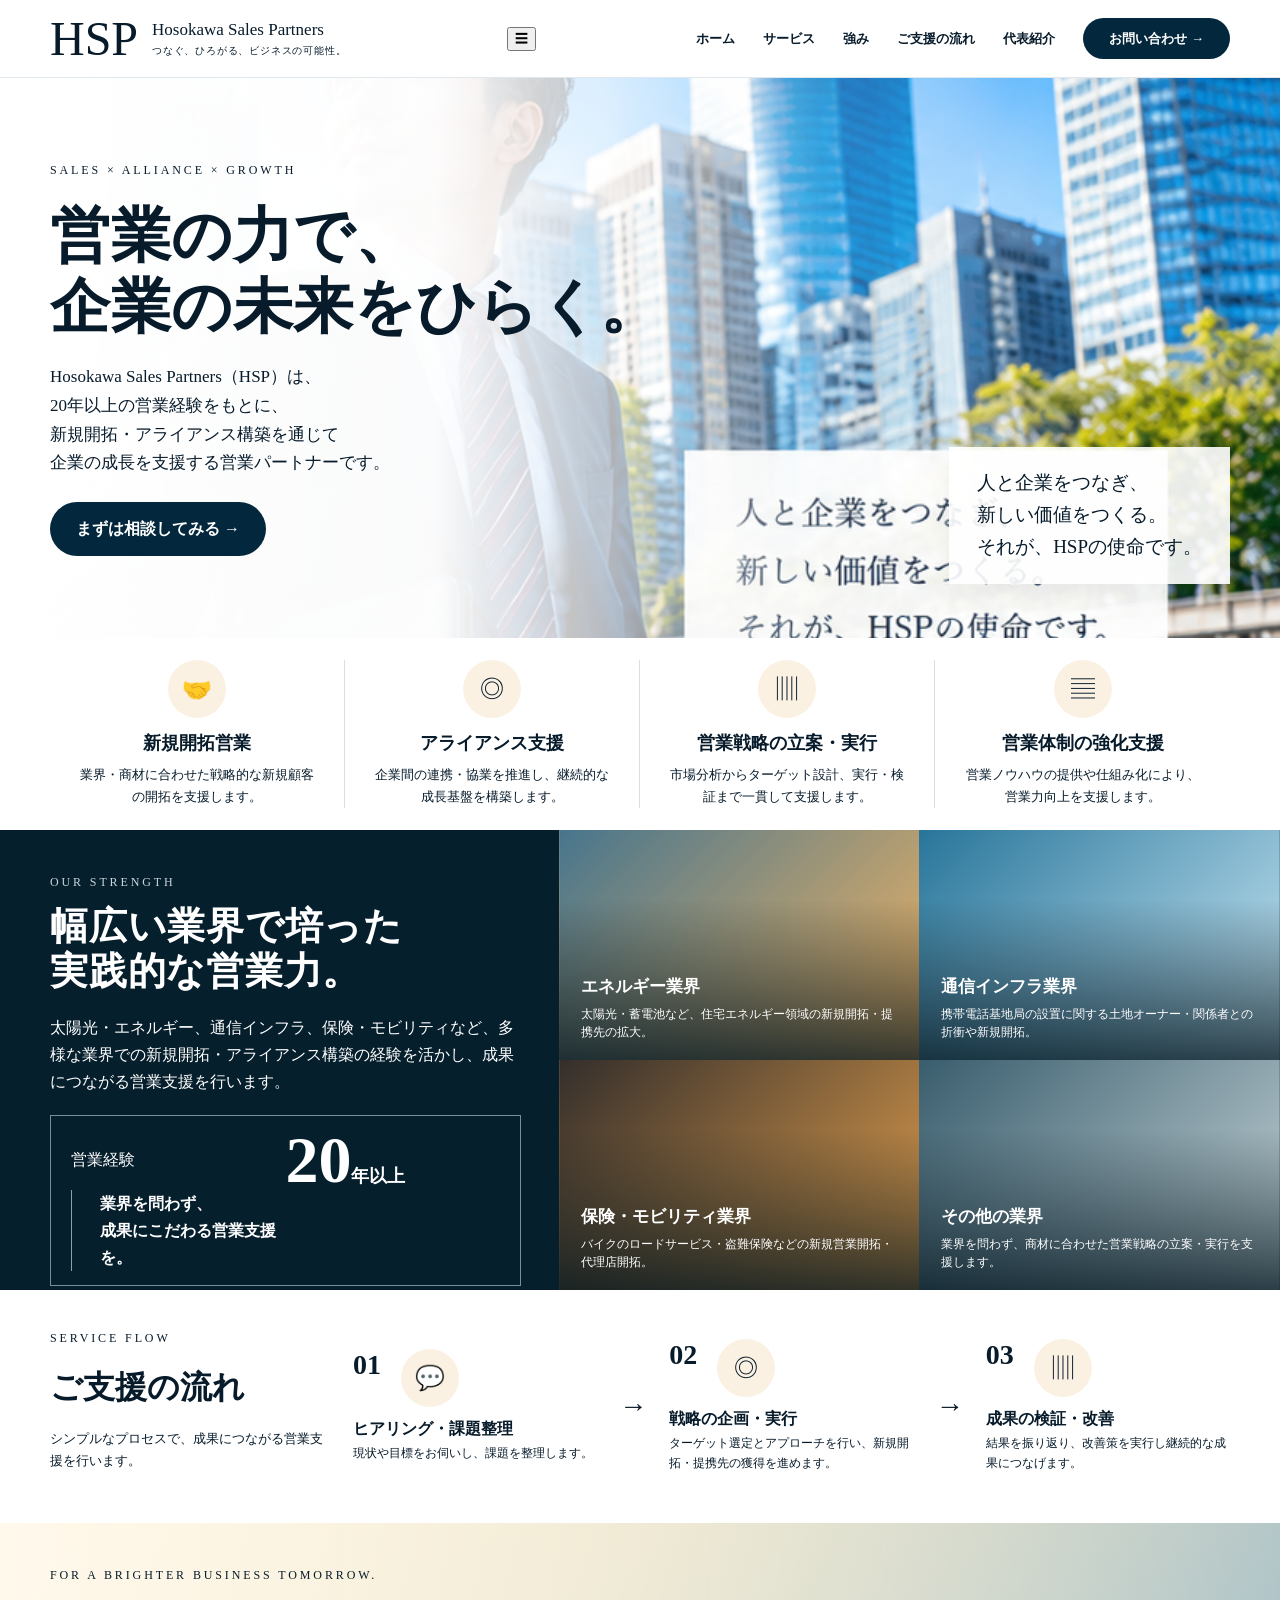
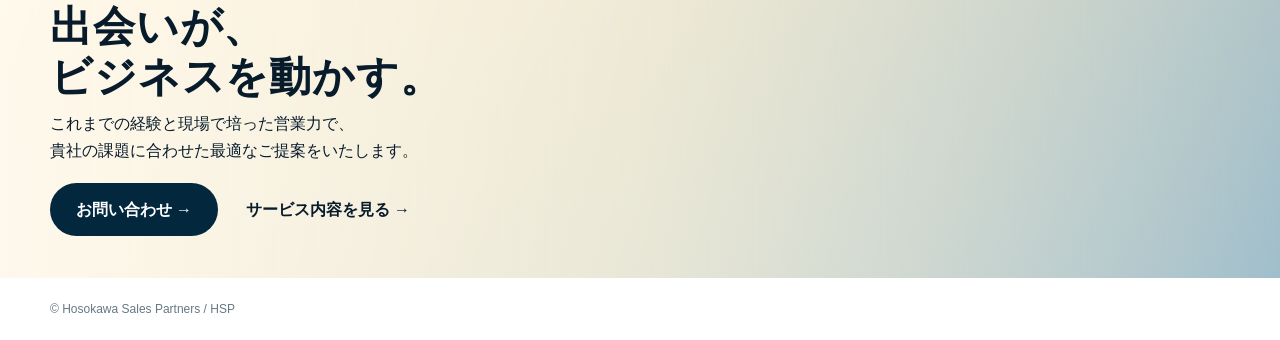
==== index.html @ 040f934d "Update index.html" ====
<!doctype html>
<html lang="ja">
<head>
<meta charset="utf-8"><meta name="viewport" content="width=device-width,initial-scale=1">
<title>HSP｜Hosokawa Sales Partners</title>
<meta name="description" content="新規開拓・アライアンス構築・営業戦略を支援するHosokawa Sales Partners（HSP）。">
<link rel="stylesheet" href="style-final.css">
</head>
<body>
<header class="header"><div class="wrap nav">
<a class="brand-link" href="#top"><strong class="hsp">HSP</strong><span class="brand-copy">Hosokawa Sales Partners<small>つなぐ、ひろがる、ビジネスの可能性。</small></span></a>
<button class="menu-toggle" type="button" aria-label="メニュー">☰</button><nav class="nav-links"><a href="#top">ホーム</a><a href="#service">サービス</a><a href="#strength">強み</a><a href="#flow">ご支援の流れ</a><a href="profile.html">代表紹介</a><a class="nav-btn" href="#contact">お問い合わせ →</a></nav><script>
document.querySelector('.menu-toggle').addEventListener('click', function () {
  document.querySelector('.nav-links').classList.toggle('open');
});
</script>
</div></header>
<main id="top">
<section class="hero"><div class="wrap hero-inner"><div class="hero-copy">
<p class="eyebrow">SALES × ALLIANCE × GROWTH</p><h1>
<h1>
  営業の力で、<br>
  企業の未来をひらく。
</h1>
<p class="lead">Hosokawa Sales Partners（HSP）は、<br>20年以上の営業経験をもとに、<br>新規開拓・アライアンス構築を通じて<br>企業の成長を支援する営業パートナーです。</p>
<a class="primary" href="#contact">まずは相談してみる →</a></div>
<div class="mission">人と企業をつなぎ、<br>新しい価値をつくる。<br>それが、HSPの使命です。</div></div></section>

<section id="service" class="service-strip"><div class="wrap service-grid">
<article><span>🤝</span><h3>新規開拓営業</h3><p>業界・商材に合わせた戦略的な新規顧客の開拓を支援します。</p></article>
<article><span>◎</span><h3>アライアンス支援</h3><p>企業間の連携・協業を推進し、継続的な成長基盤を構築します。</p></article>
<article><span>▥</span><h3>営業戦略の立案・実行</h3><p>市場分析からターゲット設計、実行・検証まで一貫して支援します。</p></article>
<article><span>▤</span><h3>営業体制の強化支援</h3><p>営業ノウハウの提供や仕組み化により、営業力向上を支援します。</p></article>
</div></section>

<section id="strength" class="strength"><div class="strength-intro"><p class="eyebrow light">OUR STRENGTH</p><h2>幅広い業界で培った<br>実践的な営業力。</h2><p>太陽光・エネルギー、通信インフラ、保険・モビリティなど、多様な業界での新規開拓・アライアンス構築の経験を活かし、成果につながる営業支援を行います。</p><div class="experience"><span>営業経験</span><strong>20<small>年以上</small></strong><b>業界を問わず、<br>成果にこだわる営業支援を。</b></div></div>
<div class="industry solar"><div><h3>エネルギー業界</h3><p>太陽光・蓄電池など、住宅エネルギー領域の新規開拓・提携先の拡大。</p></div></div>
<div class="industry telecom"><div><h3>通信インフラ業界</h3><p>携帯電話基地局の設置に関する土地オーナー・関係者との折衝や新規開拓。</p></div></div>
<div class="industry bike"><div><h3>保険・モビリティ業界</h3><p>バイクのロードサービス・盗難保険などの新規営業開拓・代理店開拓。</p></div></div>
<div class="industry alliance"><div><h3>その他の業界</h3><p>業界を問わず、商材に合わせた営業戦略の立案・実行を支援します。</p></div></div>
</section>

<section id="flow" class="flow-section"><div class="wrap flow-wrap"><div><p class="eyebrow">SERVICE FLOW</p><h2>ご支援の流れ</h2><p>シンプルなプロセスで、成果につながる営業支援を行います。</p></div>
<div class="flow-item"><b>01</b><span>💬</span><h3>ヒアリング・課題整理</h3><p>現状や目標をお伺いし、課題を整理します。</p></div>
<div class="arrow">→</div><div class="flow-item"><b>02</b><span>◎</span><h3>戦略の企画・実行</h3><p>ターゲット選定とアプローチを行い、新規開拓・提携先の獲得を進めます。</p></div>
<div class="arrow">→</div><div class="flow-item"><b>03</b><span>▥</span><h3>成果の検証・改善</h3><p>結果を振り返り、改善策を実行し継続的な成果につなげます。</p></div></div></section>

<section id="contact" class="closing"><div class="wrap closing-copy"><p class="eyebrow">FOR A BRIGHTER BUSINESS TOMORROW.</p><h2>出会いが、<br>ビジネスを動かす。</h2><p>これまでの経験と現場で培った営業力で、<br>貴社の課題に合わせた最適なご提案をいたします。</p><div class="actions"><a class="primary" href="mailto:">お問い合わせ →</a><a class="text-link" href="#service">サービス内容を見る →</a></div></div></section>
</main>
<footer><div class="wrap">© Hosokawa Sales Partners / HSP</div></footer>

<script>
document.addEventListener('DOMContentLoaded', function () {
  const button = document.querySelector('.menu-toggle');
  const menu = document.querySelector('.nav-links');

  if (button && menu) {
    button.addEventListener('click', function () {
      menu.classList.toggle('open');
      button.textContent = menu.classList.contains('open') ? '✕' : '☰';
    });
  }
});
</script>

</body></html>
---- style-final.css ----
*{box-sizing:border-box}html{scroll-behavior:smooth}body{margin:0;color:#071b2b;background:#fff;font-family:"Yu Mincho","Hiragino Mincho ProN","Noto Serif JP",serif;line-height:1.7}.wrap{width:min(1180px,calc(100% - 48px));margin:auto}.header{height:78px;background:rgba(255,255,255,.96);position:sticky;top:0;z-index:20;border-bottom:1px solid #dfe8ef}.nav{height:100%;display:flex;align-items:center;justify-content:space-between}.brand-link{display:flex;align-items:center;text-decoration:none;color:#071b2b}.hsp{font-size:48px;line-height:1;margin-right:14px;font-weight:500}.brand-copy{font-size:17px;line-height:1.15}.brand-copy small{display:block;font-size:10px;margin-top:5px;letter-spacing:.08em}.nav-links{display:flex;gap:28px;align-items:center}.nav-links a{color:#071b2b;text-decoration:none;font:700 13px/1.2 -apple-system,BlinkMacSystemFont,"Noto Sans JP",sans-serif}.nav-btn,.primary{background:#03283d!important;color:#fff!important;padding:13px 26px;border-radius:30px;text-decoration:none;font-weight:700;display:inline-block}.hero{min-height:500px;display:flex;align-items:center;background:linear-gradient(90deg,rgba(255,255,255,.98) 0%,rgba(255,255,255,.8) 46%,rgba(225,242,252,.28) 100%),url('hero-business.png') center/cover no-repeat}.hero-inner{position:relative;padding:58px 0}.hero-copy{max-width:620px}.eyebrow{font-size:12px;letter-spacing:.24em;margin:0 0 12px}.hero h1,.strength h2,.closing h2{font-size:clamp(44px,5.4vw,70px);line-height:1.18;margin:0 0 20px;letter-spacing:.02em}.lead{font-size:17px;margin:0 0 24px}.mission{position:absolute;right:0;bottom:30px;background:rgba(255,255,255,.9);padding:20px 28px;font-size:19px;box-shadow:0 8px 25px rgba(0,0,0,.06)}.service-strip{padding:22px 0;background:#fff}.service-grid{display:grid;grid-template-columns:repeat(4,1fr)}.service-grid article{text-align:center;padding:0 28px;border-right:1px solid #d9dfe3}.service-grid article:last-child{border:0}.service-grid span,.flow-item span{display:inline-grid;place-items:center;width:58px;height:58px;border-radius:50%;background:#fbf1e3;font:24px sans-serif}.service-grid h3{margin:10px 0 5px;font-size:18px}.service-grid p{font:13px/1.7 -apple-system,BlinkMacSystemFont,"Noto Sans JP",sans-serif;margin:0}.strength{display:grid;grid-template-columns:1.55fr 1fr 1fr;grid-template-rows:230px 230px;background:#061f2d;color:#fff}.strength-intro{grid-row:1/3;padding:42px max(42px,calc((100vw - 1180px)/2)) 30px max(42px,calc((100vw - 1180px)/2));padding-right:38px}.strength h2{font-size:38px}.strength-intro>p{max-width:480px}.light{color:#cbd6dc}.experience{margin-top:20px;border:1px solid #78909c;padding:14px 20px;display:grid;grid-template-columns:1fr 1fr;align-items:center}.experience span{grid-column:1}.experience strong{font-size:66px;line-height:.9}.experience strong small{font-size:18px}.experience b{border-left:1px solid #8ca0aa;padding-left:28px;font-size:16px}.industry{position:relative;background-size:cover;background-position:center;display:flex;align-items:end;min-height:230px}.industry:after{content:"";position:absolute;inset:0;background:linear-gradient(transparent 30%,rgba(0,20,30,.78))}.industry div{position:relative;z-index:2;padding:18px 22px}.industry h3{margin:0;font-size:17px}.industry p{font:12px/1.55 -apple-system,BlinkMacSystemFont,"Noto Sans JP",sans-serif;margin:3px 0 0}.solar{background-image:linear-gradient(135deg,#47758d,#f3b563)}.telecom{background-image:linear-gradient(135deg,#28759a,#cbe9f6)}.bike{background-image:linear-gradient(135deg,#332e2b,#e4a04d)}.alliance{background-image:linear-gradient(135deg,#395d6d,#c7d5d9)}.flow-section{padding:38px 0}.flow-wrap{display:grid;grid-template-columns:1.15fr 1fr auto 1fr auto 1fr;gap:22px;align-items:center}.flow-wrap h2{font-size:32px;margin:0}.flow-wrap>div:first-child>p:last-child{font-size:13px}.flow-item{position:relative}.flow-item b{font-size:28px;position:absolute;top:-8px;left:0}.flow-item span{margin-left:48px}.flow-item h3{font-size:16px;margin:8px 0 2px}.flow-item p{font:12px/1.65 -apple-system,BlinkMacSystemFont,"Noto Sans JP",sans-serif;margin:0}.arrow{font-size:28px}.closing{min-height:320px;padding:42px 0;background:linear-gradient(90deg,rgba(255,250,239,.96),rgba(255,248,231,.7),rgba(255,255,255,.25)),linear-gradient(135deg,#ffe0a3,#80a8ba)}.closing-copy{max-width:1180px}.closing h2{font-size:42px;margin-bottom:8px}.closing p{margin:0 0 18px}.actions{display:flex;gap:28px;align-items:center}.text-link{color:#071b2b;text-decoration:none;font-weight:700}footer{padding:24px 0;font:12px sans-serif;color:#667985}@media(max-width:900px){.nav-links>a:not(.nav-btn){display:none}.hero{background:linear-gradient(135deg,#f7fbfd,#fff)}.mission{position:static;margin-top:28px;max-width:400px}.strength{grid-template-columns:1fr 1fr;grid-template-rows:auto}.strength-intro{grid-column:1/3;grid-row:auto;padding:45px 28px}.flow-wrap{grid-template-columns:1fr 1fr}.arrow{display:none}.service-grid{grid-template-columns:1fr 1fr;gap:26px}.service-grid article:nth-child(2){border:0}}@media(max-width:560px){.wrap{width:calc(100% - 28px)}.header{height:68px}.hsp{font-size:36px}.brand-copy{font-size:12px}.brand-copy small{display:none}.nav-btn{padding:10px 14px!important;font-size:11px!important}.hero-inner{padding:48px 0}.hero h1{font-size:42px}.lead{font-size:15px}.service-grid,.strength,.flow-wrap{display:block}.service-grid article{border:0;border-bottom:1px solid #ddd;padding:22px 10px}.strength-intro{padding:42px 22px}.industry{min-height:220px}.flow-wrap>div{margin-bottom:30px}.flow-item b{position:static;margin-right:12px}.flow-item span{margin-left:0}.closing h2{font-size:36px}.actions{align-items:flex-start;flex-direction:column;gap:15px}}


/* ===== HSP HERO FINAL ADJUSTMENTS ===== */
.hero{
  min-height:560px;
  background-image:
    linear-gradient(90deg,
      rgba(255,255,255,1) 0%,
      rgba(255,255,255,.98) 34%,
      rgba(255,255,255,.72) 47%,
      rgba(255,255,255,.12) 66%,
      rgba(255,255,255,0) 100%),
    url("hero-business.png");
  background-size:cover;
  background-position:center right;
  background-repeat:no-repeat;
}

.hero-copy{
  max-width:760px;
  width:58%;
}

.hero h1{
  font-size:clamp(46px,4.7vw,62px);
  line-height:1.18;
  letter-spacing:.01em;
}

.hero h1 br{
  display:block;
}

.mission{
  right:0;
  bottom:30px;
}

@media(max-width:900px){
  .hero{
    min-height:auto;
    background-image:
      linear-gradient(90deg,rgba(255,255,255,.98),rgba(255,255,255,.80)),
      url("hero-business.png");
    background-position:70% center;
  }
  .hero-copy{
    width:100%;
    max-width:680px;
  }
  .hero h1{
    font-size:clamp(38px,7vw,58px);
  }
}

@media(max-width:560px){
  .hero{
    background-image:
      linear-gradient(rgba(255,255,255,.94),rgba(255,255,255,.94)),
      url("hero-business.png");
    background-position:center;
  }
  .hero h1{
    font-size:40px;
  }
}
@media (max-width: 900px) {
  .nav-links {
    display: flex !important;
    flex-wrap: wrap;
    justify-content: center;
    gap: 12px 18px;
    padding: 12px 10px;
  }

  .nav-links a {
    font-size: 13px;
  }

  .nav-links .nav-btn {
    padding: 8px 14px;
  }
/* ===== MOBILE HAMBURGER MENU ===== */

.menu-toggle {
  display: none;
}

@media (max-width: 900px) {

  .header .wrap {
    position: relative;
    flex-wrap: nowrap;
  }

  .menu-toggle {
    display: block;
    margin-left: auto;
    border: 0;
    background: #071b2b;
    color: #fff;
    font-size: 26px;
    line-height: 1;
    padding: 10px 14px;
    border-radius: 8px;
    cursor: pointer;
  }

  .nav-links {
    display: none !important;
    position: absolute;
    top: 100%;
    left: 0;
    width: 100%;
    background: #fff;
    padding: 16px 20px;
    flex-direction: column;
    align-items: stretch;
    gap: 0 !important;
    z-index: 9999;
    box-shadow: 0 8px 20px rgba(0,0,0,.12);
  }

  .nav-links.open {
    display: flex !important;
  }

  .nav-links > a,
  .nav-links > a:not(.nav-btn) {
    display: block !important;
    width: 100%;
    padding: 12px 4px;
    font-size: 15px;
    text-align: left;
    white-space: nowrap;
  }
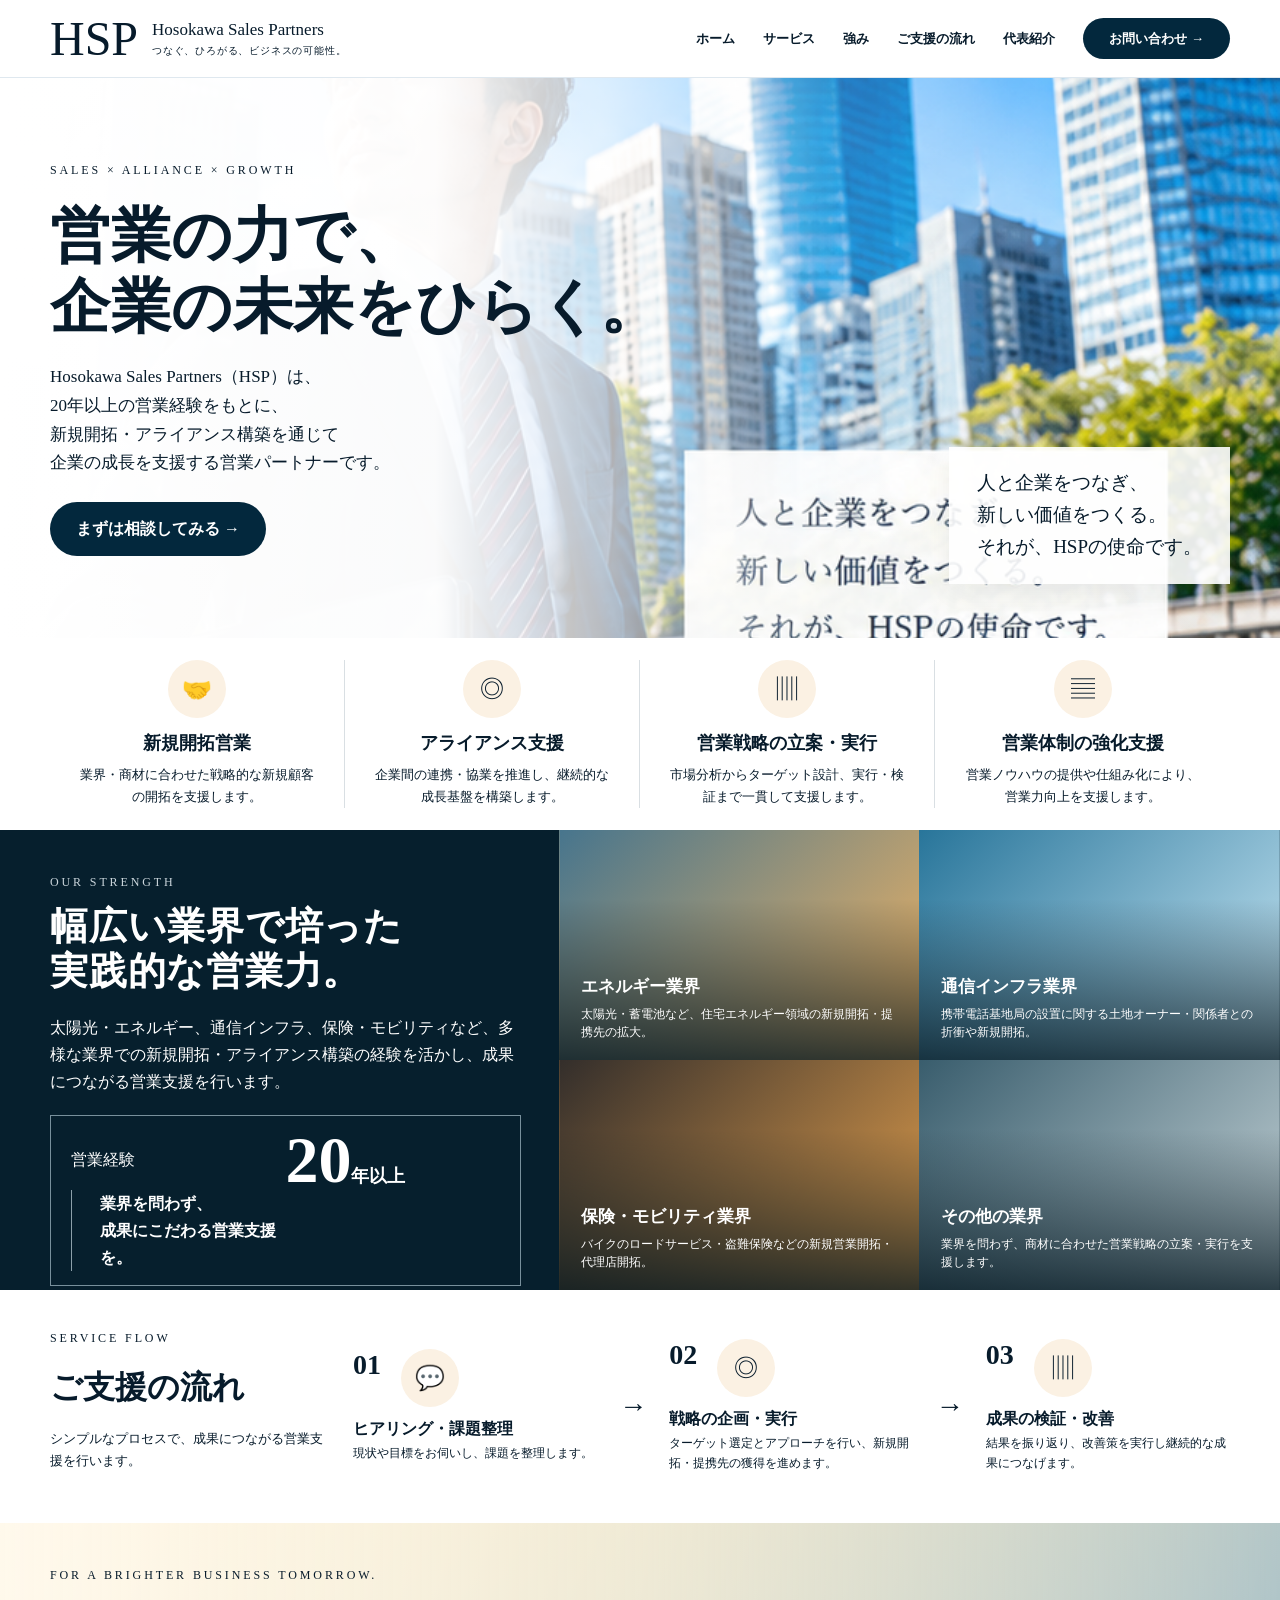
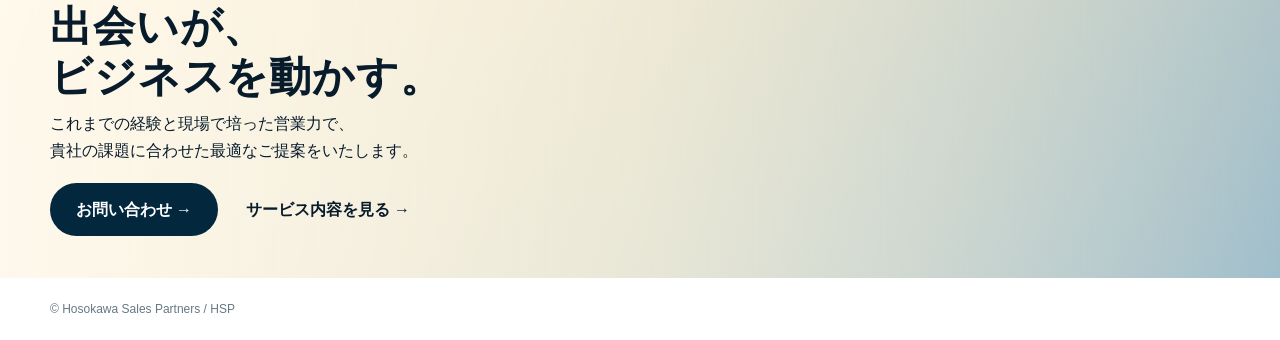
==== commit 9dbdd224: "Update index.html" ====
--- a/index.html
+++ b/index.html
@@ -4,16 +4,12 @@
 <meta charset="utf-8"><meta name="viewport" content="width=device-width,initial-scale=1">
 <title>HSP｜Hosokawa Sales Partners</title>
 <meta name="description" content="新規開拓・アライアンス構築・営業戦略を支援するHosokawa Sales Partners（HSP）。">
-<link rel="stylesheet" href="style-final.css">
+<link rel="stylesheet" href="style-final.css?v=2">
 </head>
 <body>
 <header class="header"><div class="wrap nav">
 <a class="brand-link" href="#top"><strong class="hsp">HSP</strong><span class="brand-copy">Hosokawa Sales Partners<small>つなぐ、ひろがる、ビジネスの可能性。</small></span></a>
-<button class="menu-toggle" type="button" aria-label="メニュー">☰</button><nav class="nav-links"><a href="#top">ホーム</a><a href="#service">サービス</a><a href="#strength">強み</a><a href="#flow">ご支援の流れ</a><a href="profile.html">代表紹介</a><a class="nav-btn" href="#contact">お問い合わせ →</a></nav><script>
-document.querySelector('.menu-toggle').addEventListener('click', function () {
-  document.querySelector('.nav-links').classList.toggle('open');
-});
-</script>
+<button id="mobile-menu-button" class="menu-toggle" type="button" aria-label="メニュー">☰</button><nav class="nav-links"><a href="#top">ホーム</a><a href="#service">サービス</a><a href="#strength">強み</a><a href="#flow">ご支援の流れ</a><a href="profile.html">代表紹介</a><a class="nav-btn" href="#contact">お問い合わせ →</a></nav>
 </div></header>
 <main id="top">
 <section class="hero"><div class="wrap hero-inner"><div class="hero-copy">
@@ -48,19 +44,29 @@
 <section id="contact" class="closing"><div class="wrap closing-copy"><p class="eyebrow">FOR A BRIGHTER BUSINESS TOMORROW.</p><h2>出会いが、<br>ビジネスを動かす。</h2><p>これまでの経験と現場で培った営業力で、<br>貴社の課題に合わせた最適なご提案をいたします。</p><div class="actions"><a class="primary" href="mailto:">お問い合わせ →</a><a class="text-link" href="#service">サービス内容を見る →</a></div></div></section>
 </main>
 <footer><div class="wrap">© Hosokawa Sales Partners / HSP</div></footer>
-
 <script>
 document.addEventListener('DOMContentLoaded', function () {
-  const button = document.querySelector('.menu-toggle');
+  const button = document.getElementById('mobile-menu-button');
   const menu = document.querySelector('.nav-links');
 
-  if (button && menu) {
-    button.addEventListener('click', function () {
-      menu.classList.toggle('open');
-      button.textContent = menu.classList.contains('open') ? '✕' : '☰';
-    });
+  function setMenu() {
+    if (window.innerWidth <= 900) {
+      button.style.display = 'block';
+      menu.classList.remove('open');
+      button.textContent = '☰';
+    } else {
+      button.style.display = 'none';
+      menu.classList.remove('open');
+    }
   }
+
+  button.addEventListener('click', function () {
+    menu.classList.toggle('open');
+    button.textContent = menu.classList.contains('open') ? '✕' : '☰';
+  });
+
+  setMenu();
+  window.addEventListener('resize', setMenu);
 });
 </script>
-
 </body></html>
--- a/style-final.css
+++ b/style-final.css
@@ -135,3 +135,23 @@
     text-align: left;
     white-space: nowrap;
   }
+/* PCではハンバーガーボタンを非表示 */
+@media (min-width: 901px) {
+  .menu-toggle {
+    display: none !important;
+  }
+}
+@media screen and (min-width: 901px) {
+  button.menu-toggle {
+    display: none !important;
+    visibility: hidden !important;
+  /* ハンバーガーはスマホだけ表示 */
+#mobile-menu-button {
+  display: none !important;
+}
+
+@media (max-width: 900px) {
+  #mobile-menu-button {
+    display: block !important;
+  }
+}
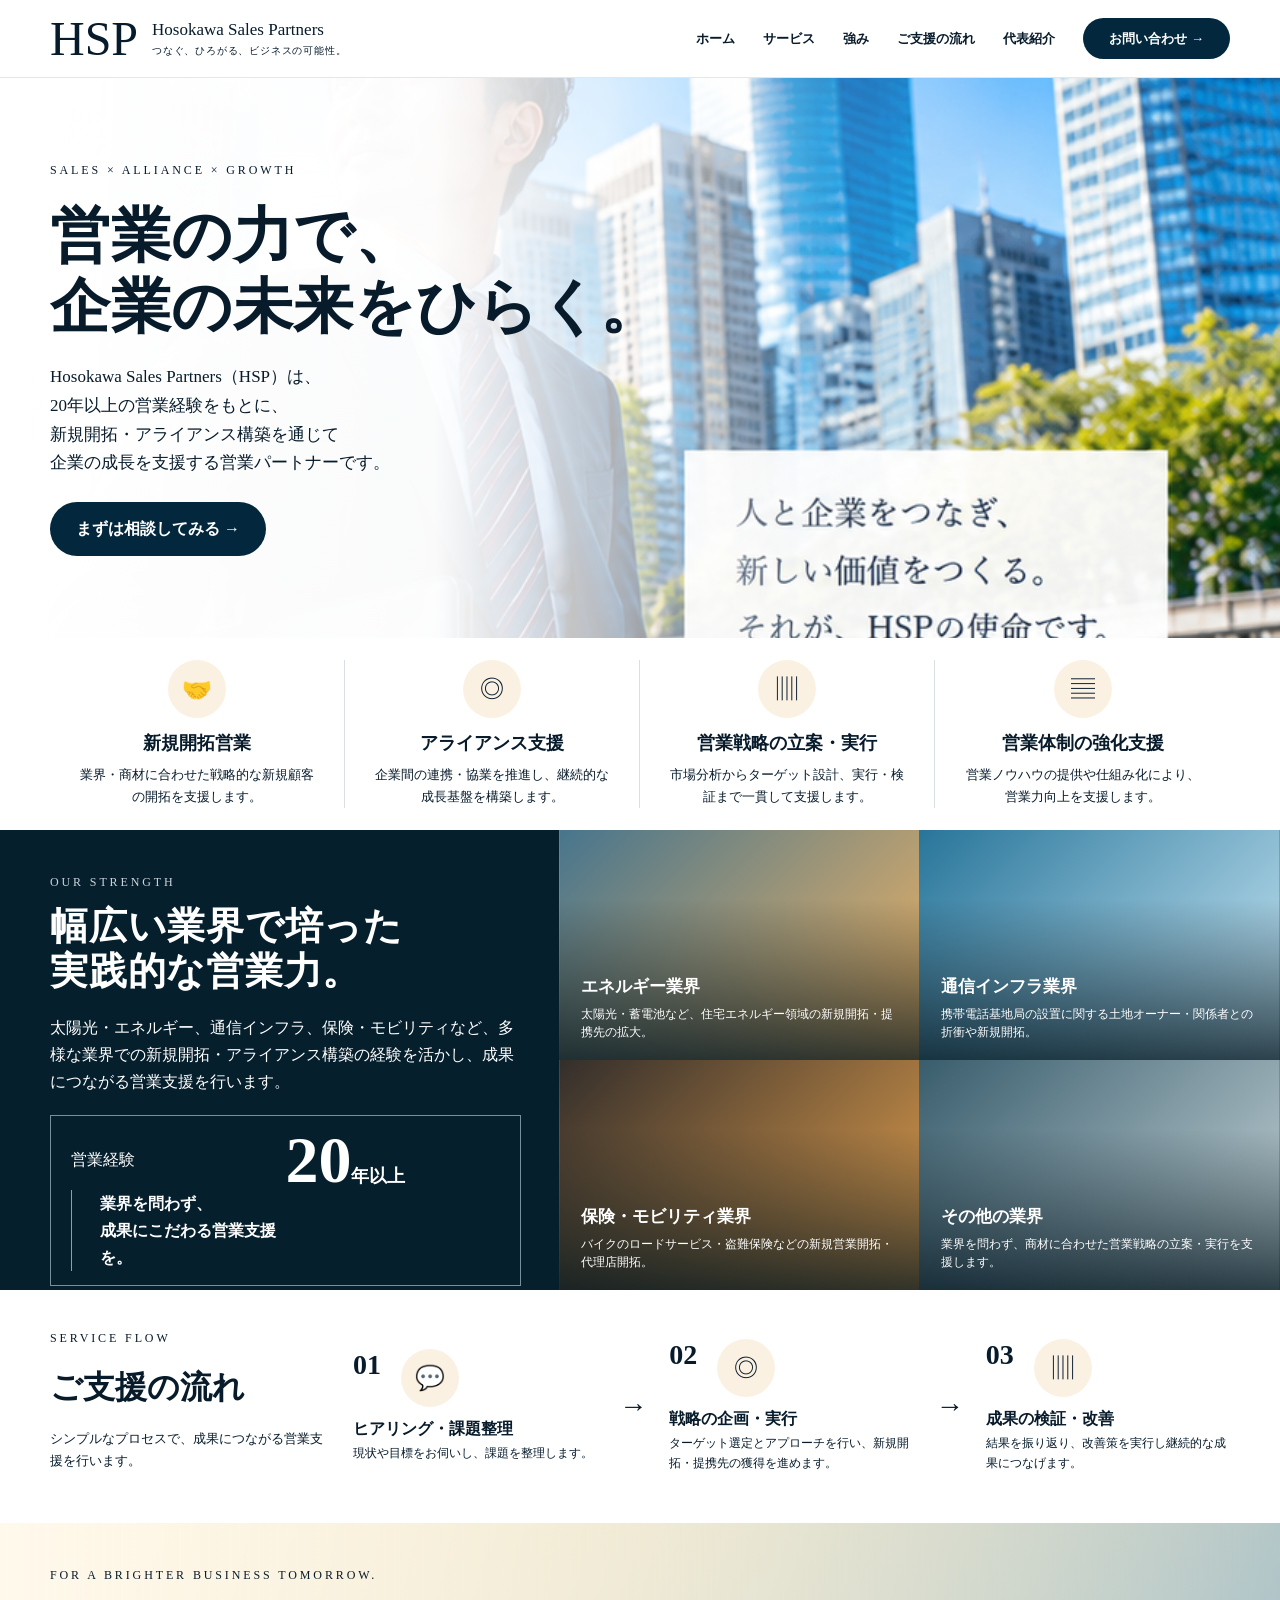
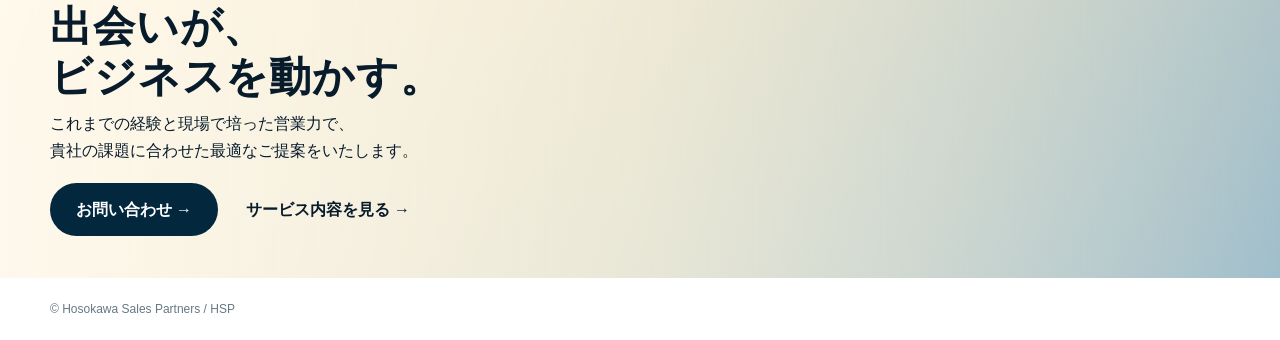
==== commit 23a28132: "Update index.html" ====
--- a/index.html
+++ b/index.html
@@ -20,7 +20,7 @@
 </h1>
 <p class="lead">Hosokawa Sales Partners（HSP）は、<br>20年以上の営業経験をもとに、<br>新規開拓・アライアンス構築を通じて<br>企業の成長を支援する営業パートナーです。</p>
 <a class="primary" href="#contact">まずは相談してみる →</a></div>
-<div class="mission">人と企業をつなぎ、<br>新しい価値をつくる。<br>それが、HSPの使命です。</div></div></section>
+</div></section>
 
 <section id="service" class="service-strip"><div class="wrap service-grid">
 <article><span>🤝</span><h3>新規開拓営業</h3><p>業界・商材に合わせた戦略的な新規顧客の開拓を支援します。</p></article>
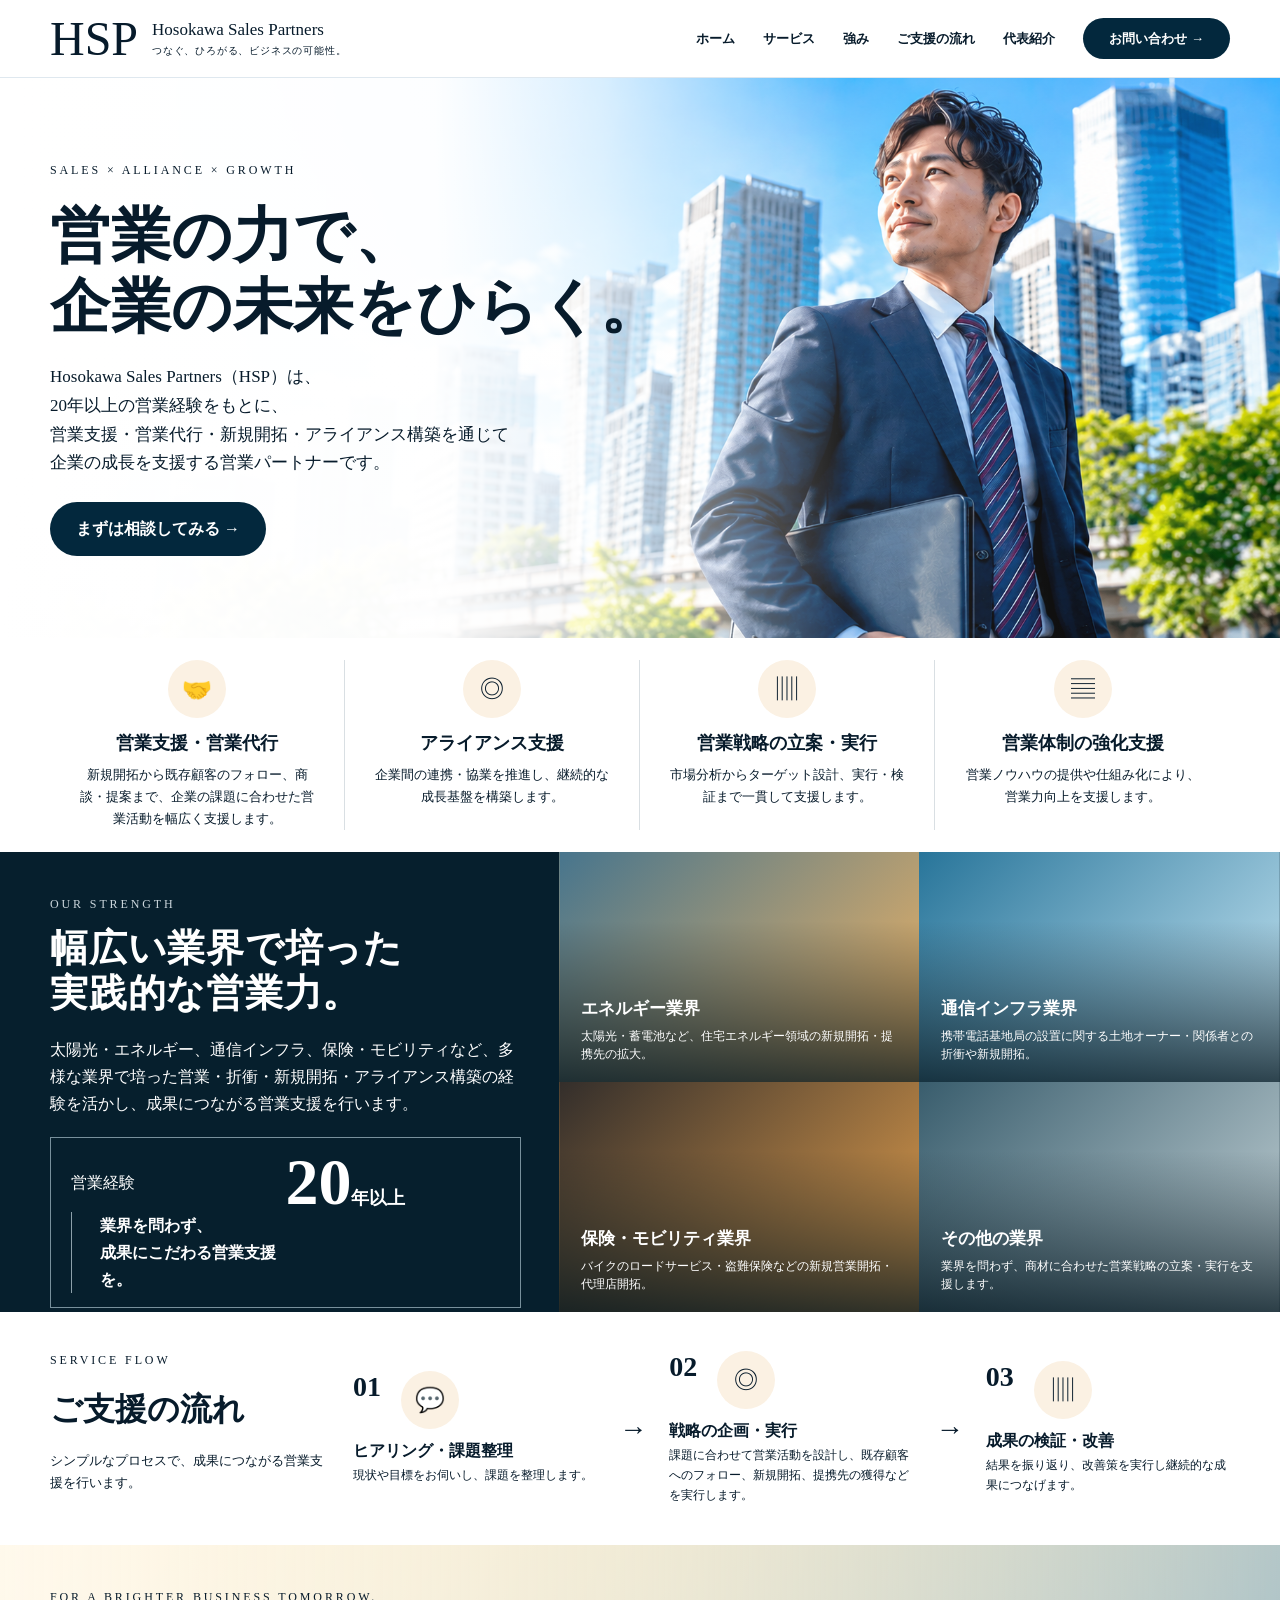
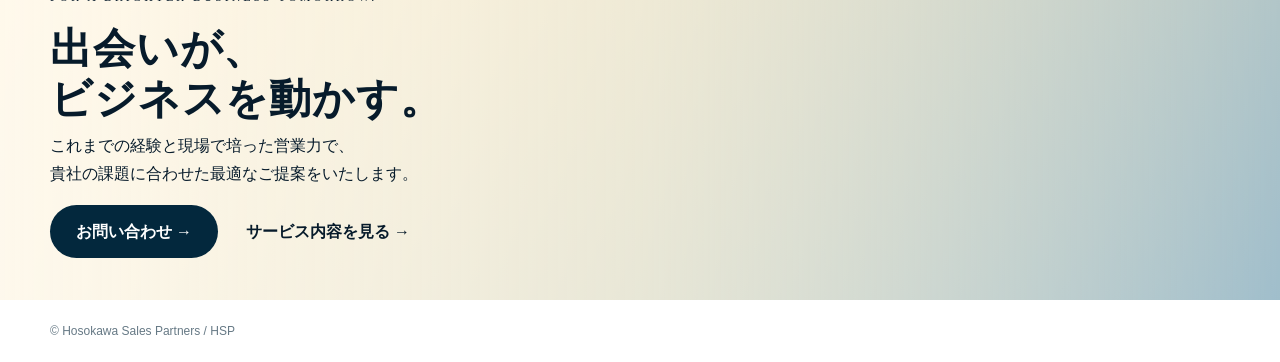
==== commit f301a4f5: "Rename index (4).html to index.html" ====
--- a/index.html
+++ b/index.html
@@ -3,7 +3,7 @@
 <head>
 <meta charset="utf-8"><meta name="viewport" content="width=device-width,initial-scale=1">
 <title>HSP｜Hosokawa Sales Partners</title>
-<meta name="description" content="新規開拓・アライアンス構築・営業戦略を支援するHosokawa Sales Partners（HSP）。">
+<meta name="description" content="営業支援・営業代行・新規開拓・アライアンス構築を支援するHosokawa Sales Partners（HSP）。">
 <link rel="stylesheet" href="style-final.css?v=2">
 </head>
 <body>
@@ -18,18 +18,18 @@
   営業の力で、<br>
   企業の未来をひらく。
 </h1>
-<p class="lead">Hosokawa Sales Partners（HSP）は、<br>20年以上の営業経験をもとに、<br>新規開拓・アライアンス構築を通じて<br>企業の成長を支援する営業パートナーです。</p>
+<p class="lead">Hosokawa Sales Partners（HSP）は、<br>20年以上の営業経験をもとに、<br>営業支援・営業代行・新規開拓・アライアンス構築を通じて<br>企業の成長を支援する営業パートナーです。</p>
 <a class="primary" href="#contact">まずは相談してみる →</a></div>
 </div></section>
 
 <section id="service" class="service-strip"><div class="wrap service-grid">
-<article><span>🤝</span><h3>新規開拓営業</h3><p>業界・商材に合わせた戦略的な新規顧客の開拓を支援します。</p></article>
+<article><span>🤝</span><h3>営業支援・営業代行</h3><p>新規開拓から既存顧客のフォロー、商談・提案まで、企業の課題に合わせた営業活動を幅広く支援します。</p></article>
 <article><span>◎</span><h3>アライアンス支援</h3><p>企業間の連携・協業を推進し、継続的な成長基盤を構築します。</p></article>
 <article><span>▥</span><h3>営業戦略の立案・実行</h3><p>市場分析からターゲット設計、実行・検証まで一貫して支援します。</p></article>
 <article><span>▤</span><h3>営業体制の強化支援</h3><p>営業ノウハウの提供や仕組み化により、営業力向上を支援します。</p></article>
 </div></section>
 
-<section id="strength" class="strength"><div class="strength-intro"><p class="eyebrow light">OUR STRENGTH</p><h2>幅広い業界で培った<br>実践的な営業力。</h2><p>太陽光・エネルギー、通信インフラ、保険・モビリティなど、多様な業界での新規開拓・アライアンス構築の経験を活かし、成果につながる営業支援を行います。</p><div class="experience"><span>営業経験</span><strong>20<small>年以上</small></strong><b>業界を問わず、<br>成果にこだわる営業支援を。</b></div></div>
+<section id="strength" class="strength"><div class="strength-intro"><p class="eyebrow light">OUR STRENGTH</p><h2>幅広い業界で培った<br>実践的な営業力。</h2><p>太陽光・エネルギー、通信インフラ、保険・モビリティなど、多様な業界で培った営業・折衝・新規開拓・アライアンス構築の経験を活かし、成果につながる営業支援を行います。</p><div class="experience"><span>営業経験</span><strong>20<small>年以上</small></strong><b>業界を問わず、<br>成果にこだわる営業支援を。</b></div></div>
 <div class="industry solar"><div><h3>エネルギー業界</h3><p>太陽光・蓄電池など、住宅エネルギー領域の新規開拓・提携先の拡大。</p></div></div>
 <div class="industry telecom"><div><h3>通信インフラ業界</h3><p>携帯電話基地局の設置に関する土地オーナー・関係者との折衝や新規開拓。</p></div></div>
 <div class="industry bike"><div><h3>保険・モビリティ業界</h3><p>バイクのロードサービス・盗難保険などの新規営業開拓・代理店開拓。</p></div></div>
@@ -38,7 +38,7 @@
 
 <section id="flow" class="flow-section"><div class="wrap flow-wrap"><div><p class="eyebrow">SERVICE FLOW</p><h2>ご支援の流れ</h2><p>シンプルなプロセスで、成果につながる営業支援を行います。</p></div>
 <div class="flow-item"><b>01</b><span>💬</span><h3>ヒアリング・課題整理</h3><p>現状や目標をお伺いし、課題を整理します。</p></div>
-<div class="arrow">→</div><div class="flow-item"><b>02</b><span>◎</span><h3>戦略の企画・実行</h3><p>ターゲット選定とアプローチを行い、新規開拓・提携先の獲得を進めます。</p></div>
+<div class="arrow">→</div><div class="flow-item"><b>02</b><span>◎</span><h3>戦略の企画・実行</h3><p>課題に合わせて営業活動を設計し、既存顧客へのフォロー、新規開拓、提携先の獲得などを実行します。</p></div>
 <div class="arrow">→</div><div class="flow-item"><b>03</b><span>▥</span><h3>成果の検証・改善</h3><p>結果を振り返り、改善策を実行し継続的な成果につなげます。</p></div></div></section>
 
 <section id="contact" class="closing"><div class="wrap closing-copy"><p class="eyebrow">FOR A BRIGHTER BUSINESS TOMORROW.</p><h2>出会いが、<br>ビジネスを動かす。</h2><p>これまでの経験と現場で培った営業力で、<br>貴社の課題に合わせた最適なご提案をいたします。</p><div class="actions"><a class="primary" href="mailto:">お問い合わせ →</a><a class="text-link" href="#service">サービス内容を見る →</a></div></div></section>
